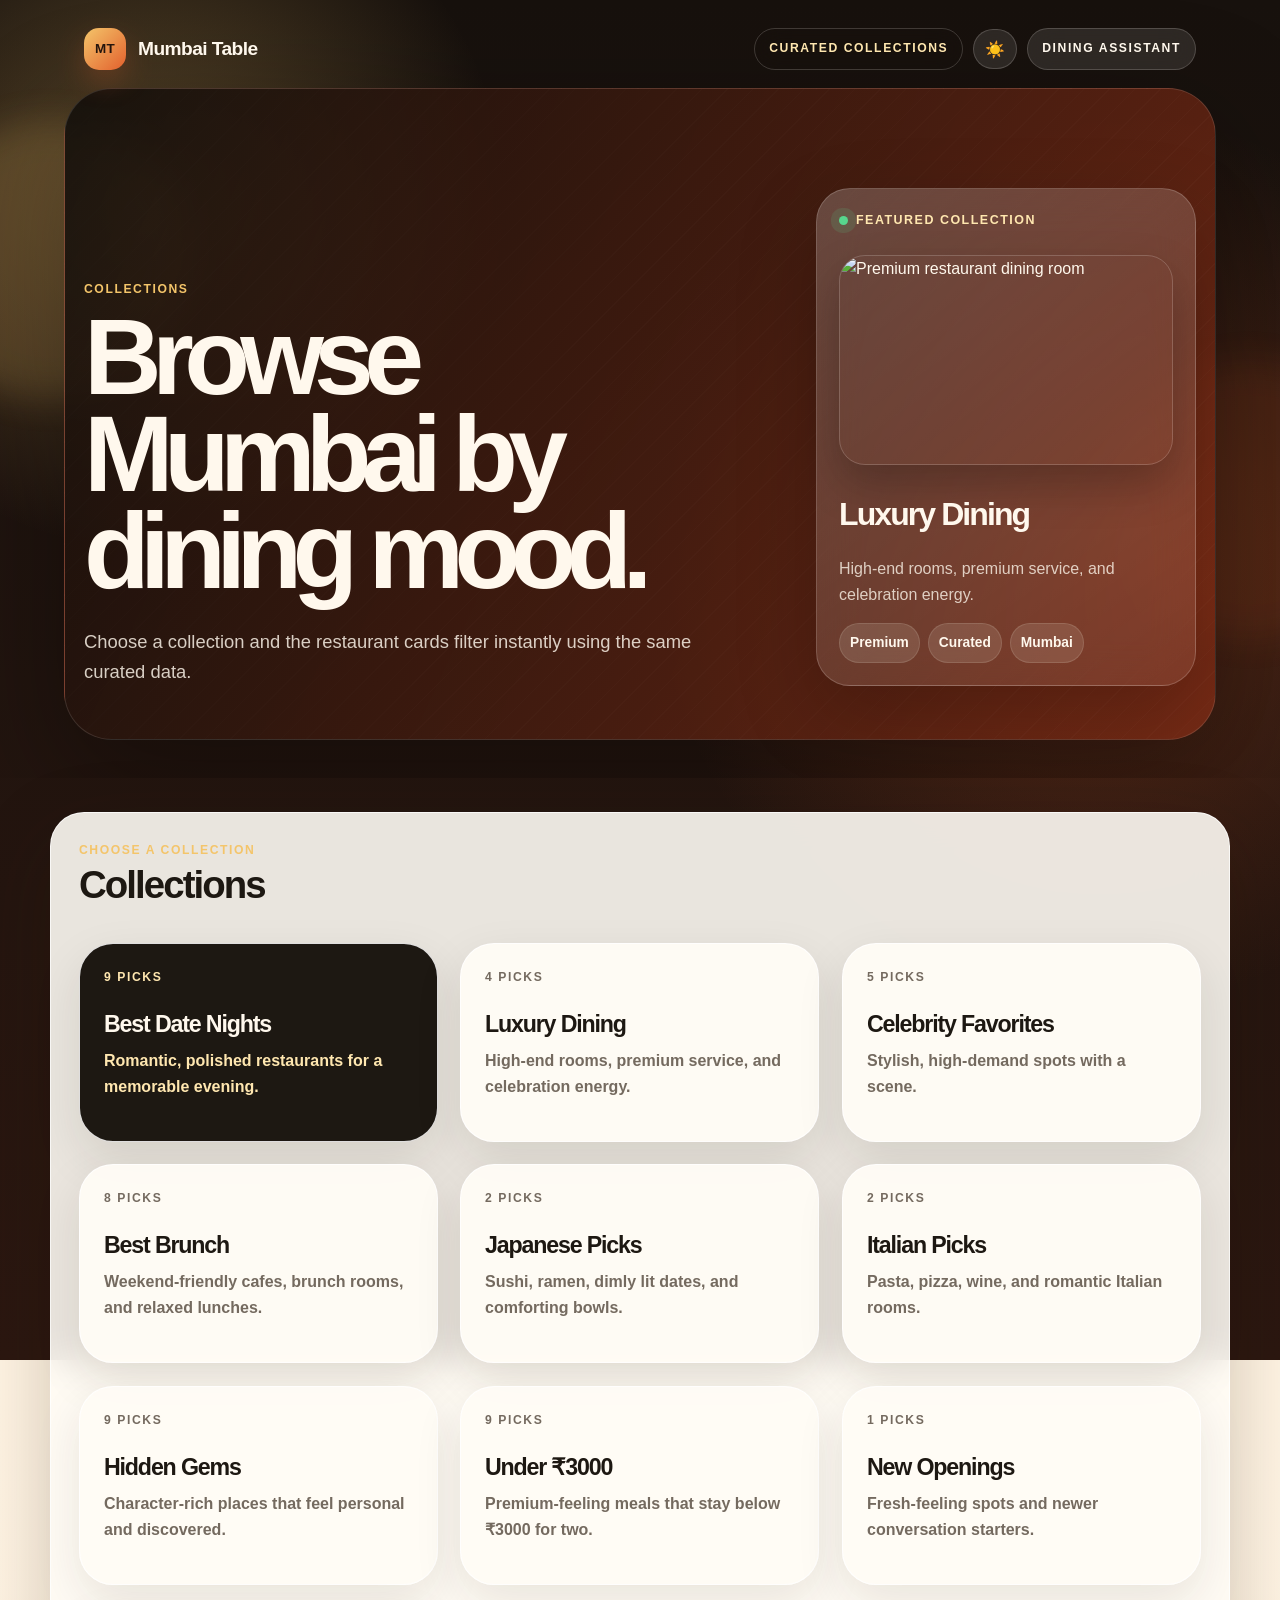
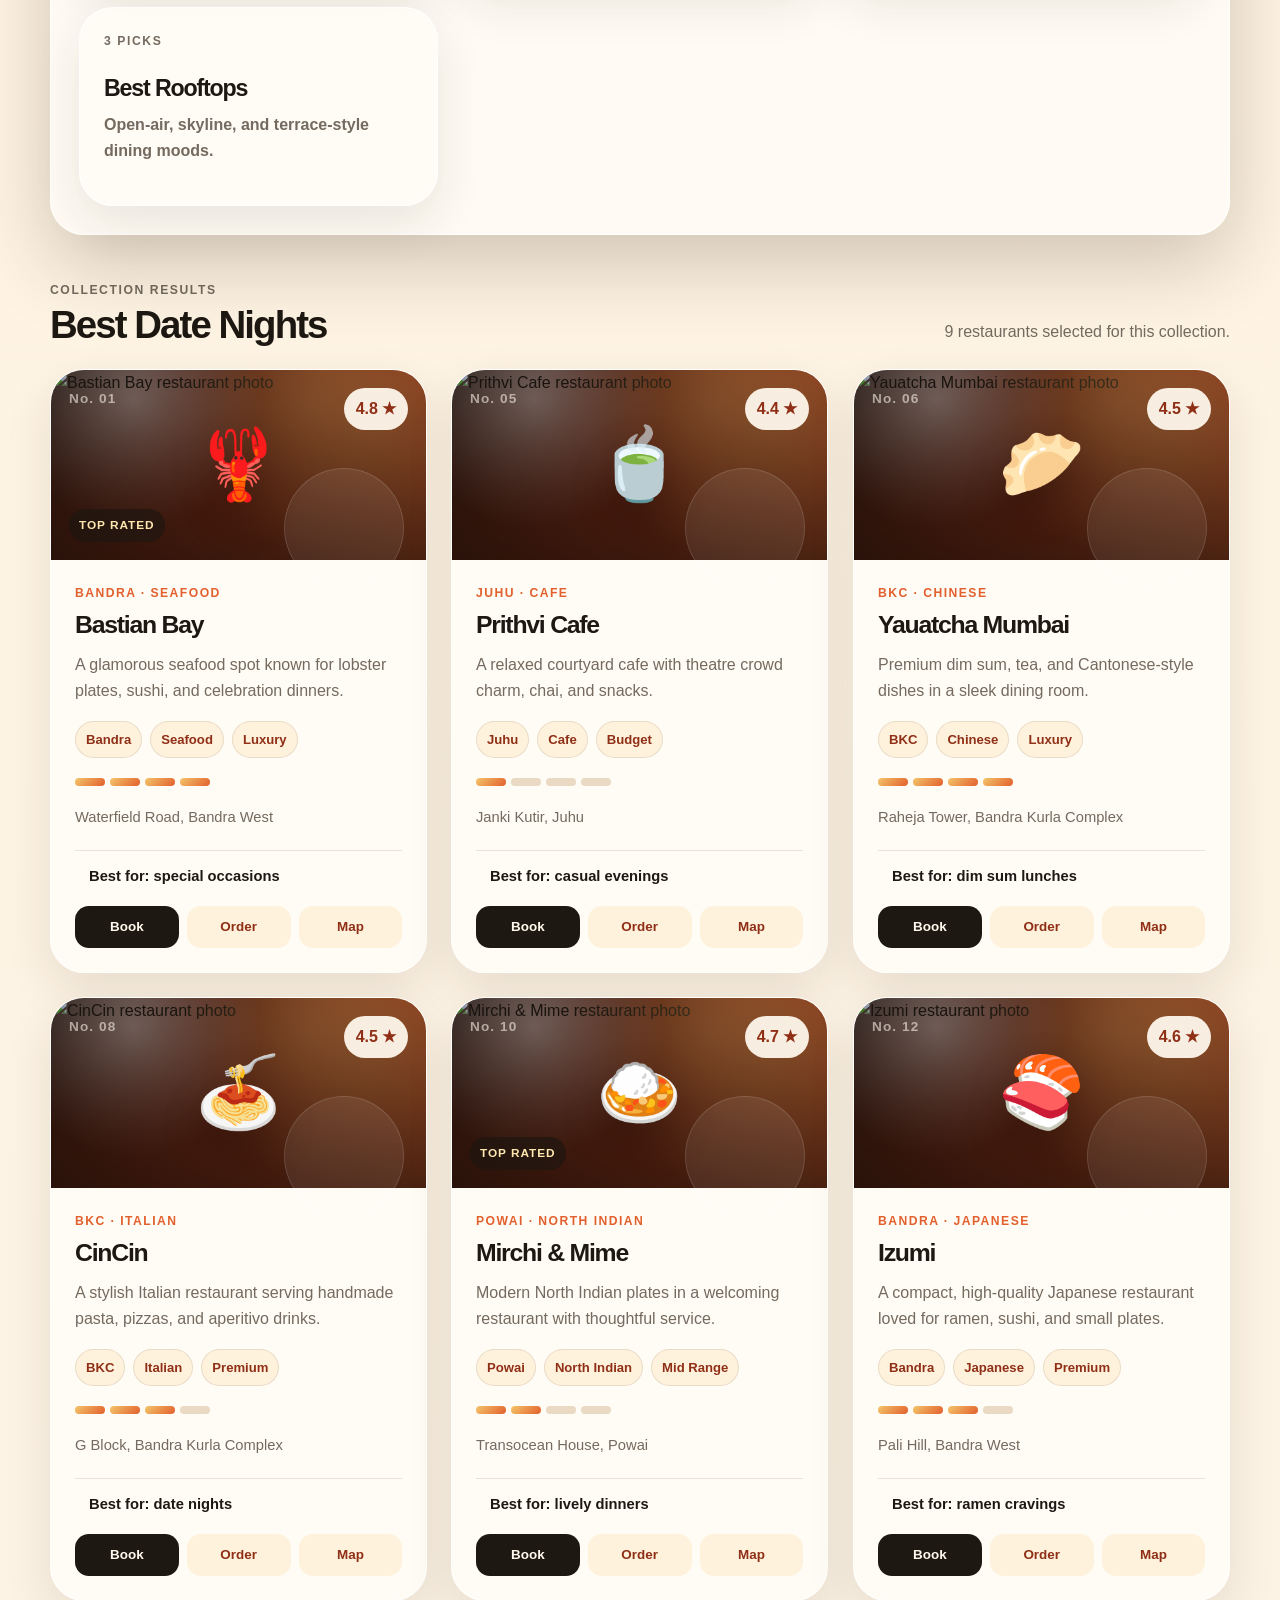
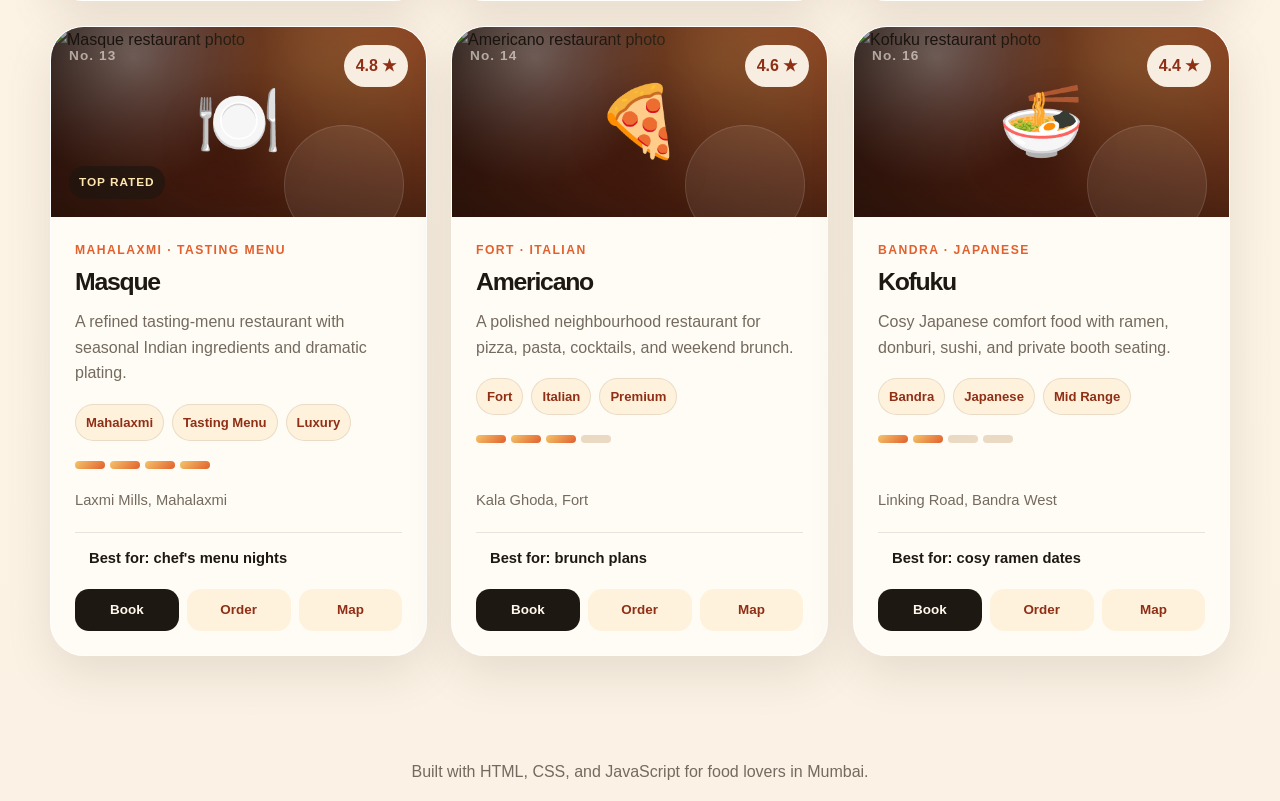
==== collections.html @ 6732e555 "Add concierge recommendations and collections Co-authored-by: obhanaarav7 <obhanaarav7@users.noreply" ====
<!DOCTYPE html>
<html lang="en">
<head>
  <meta charset="UTF-8">
  <meta name="viewport" content="width=device-width, initial-scale=1.0">
  <title>Collections | Mumbai Table</title>
  <link rel="stylesheet" href="styles.css">
</head>
<body>
  <div class="page-glow page-glow-one"></div>
  <div class="page-glow page-glow-two"></div>

  <header class="hero">
    <nav class="top-bar" aria-label="Collections navigation">
      <a class="logo" href="index.html">
        <span class="logo-mark">MT</span>
        Mumbai Table
      </a>
      <div class="nav-actions">
        <span class="nav-badge">Curated collections</span>
        <button id="themeToggle" class="theme-toggle" type="button" aria-label="Switch to light mode">☀️</button>
        <a class="nav-link" href="index.html">Dining assistant</a>
      </div>
    </nav>

    <section class="hero-content">
      <div class="hero-copy">
        <p class="eyebrow">Collections</p>
        <h1>Browse Mumbai by dining mood.</h1>
        <p class="hero-text">
          Choose a collection and the restaurant cards filter instantly using the same curated data.
        </p>
      </div>

      <aside class="hero-card" aria-label="Collections preview">
        <div class="hero-card-top">
          <span class="live-dot"></span>
          Featured collection
        </div>
        <div class="hero-card-photo">
          <img src="https://images.unsplash.com/photo-1414235077428-338989a2e8c0?auto=format&fit=crop&w=900&q=80" alt="Premium restaurant dining room">
        </div>
        <h2>Luxury Dining</h2>
        <p>High-end rooms, premium service, and celebration energy.</p>
        <div class="hero-card-meta">
          <span>Premium</span>
          <span>Curated</span>
          <span>Mumbai</span>
        </div>
      </aside>
    </section>
  </header>

  <main>
    <section class="collections-panel" aria-labelledby="collections-title">
      <div>
        <p class="eyebrow">Choose a collection</p>
        <h2 id="collections-title">Collections</h2>
      </div>

      <div id="collectionGrid" class="collection-grid" aria-label="Dining collections"></div>
    </section>

    <section class="results-heading" aria-live="polite">
      <div>
        <p class="eyebrow">Collection results</p>
        <h2 id="collectionTitle">Best Date Nights</h2>
      </div>
      <p id="collectionSubtext">Restaurants are filtered automatically by collection.</p>
    </section>

    <section id="collectionRestaurantGrid" class="restaurant-grid" aria-label="Collection restaurant results"></section>
  </main>

  <footer>
    <p>Built with HTML, CSS, and JavaScript for food lovers in Mumbai.</p>
  </footer>

  <script src="restaurants-data.js"></script>
  <script src="assistant-data.js"></script>
  <script src="collections.js"></script>
</body>
</html>
---- styles.css ----
:root {
  --bg: #120f0b;
  --paper: #fff8ed;
  --card: rgba(255, 252, 246, 0.94);
  --ink: #1d1812;
  --muted: #746a5f;
  --brand: #e2602d;
  --brand-dark: #8f2f16;
  --gold: #f4c56a;
  --green: #57d68d;
  --line: rgba(77, 49, 28, 0.12);
  --glass: rgba(255, 255, 255, 0.13);
  --shadow: 0 28px 80px rgba(42, 22, 9, 0.22);
  --radius-large: 34px;
  --radius-medium: 22px;
}

* {
  box-sizing: border-box;
}

html {
  scroll-behavior: smooth;
}

body {
  min-height: 100vh;
  margin: 0;
  background:
    radial-gradient(circle at 12% 5%, rgba(244, 197, 106, 0.3), transparent 22rem),
    radial-gradient(circle at 86% 14%, rgba(226, 96, 45, 0.28), transparent 28rem),
    linear-gradient(180deg, #17110d 0%, #2b1710 34%, #fff4e3 34%, #fbf2e5 100%);
  color: var(--ink);
  font-family: "Segoe UI", Arial, sans-serif;
  line-height: 1.6;
}

a {
  color: inherit;
  text-decoration: none;
}

button,
input,
select {
  font: inherit;
}

body.light-theme {
  background:
    radial-gradient(circle at 12% 5%, rgba(244, 197, 106, 0.28), transparent 22rem),
    radial-gradient(circle at 86% 14%, rgba(226, 96, 45, 0.18), transparent 28rem),
    linear-gradient(180deg, #fff4e3 0%, #ffe8cd 34%, #fffaf2 34%, #fbf2e5 100%);
}

body.light-theme .hero {
  color: #25150d;
}

body.light-theme .hero::before {
  background:
    linear-gradient(115deg, rgba(255, 247, 232, 0.92), rgba(244, 197, 106, 0.4)),
    repeating-linear-gradient(135deg, rgba(143, 47, 22, 0.07) 0 1px, transparent 1px 18px);
  border-color: rgba(143, 47, 22, 0.14);
}

body.light-theme .hero-text,
body.light-theme .hero-card p,
body.light-theme .hero-stats span {
  color: rgba(37, 21, 13, 0.7);
}

body.light-theme .nav-badge,
body.light-theme .nav-link,
body.light-theme .theme-toggle {
  border-color: rgba(143, 47, 22, 0.16);
  color: #8f2f16;
}

body.light-theme .hero-card,
body.light-theme .hero-stats article {
  background: rgba(255, 255, 255, 0.62);
  border-color: rgba(143, 47, 22, 0.12);
}

body.light-theme .hero-card-meta span {
  background: rgba(143, 47, 22, 0.08);
  border-color: rgba(143, 47, 22, 0.14);
  color: #8f2f16;
}

.page-glow {
  position: fixed;
  z-index: -1;
  width: 280px;
  height: 280px;
  border-radius: 999px;
  filter: blur(18px);
  opacity: 0.45;
}

.page-glow-one {
  left: -90px;
  top: 120px;
  background: rgba(244, 197, 106, 0.38);
}

.page-glow-two {
  right: -110px;
  top: 360px;
  background: rgba(226, 96, 45, 0.24);
}

.hero {
  position: relative;
  overflow: hidden;
  padding: 28px clamp(20px, 5vw, 72px) 92px;
  color: #fff8ed;
}

.hero::before {
  position: absolute;
  inset: 88px clamp(20px, 5vw, 72px) 38px;
  z-index: -1;
  content: "";
  background:
    linear-gradient(115deg, rgba(18, 15, 11, 0.9), rgba(143, 47, 22, 0.68)),
    repeating-linear-gradient(135deg, rgba(255, 255, 255, 0.05) 0 1px, transparent 1px 18px);
  border: 1px solid rgba(255, 255, 255, 0.12);
  border-radius: 48px;
  box-shadow: 0 38px 120px rgba(0, 0, 0, 0.34);
}

.top-bar,
.hero-content,
.filters-panel,
.concierge-panel,
.collections-panel,
.collections-results,
.results-heading,
.restaurant-grid,
.empty-state,
footer {
  width: min(1180px, calc(100% - 40px));
  margin-inline: auto;
}

.top-bar {
  display: flex;
  align-items: center;
  justify-content: space-between;
  gap: 18px;
}

.logo,
.nav-actions,
.hero-stats,
.hero-card-meta,
.tag-row,
.meta-row,
.quick-filters {
  display: flex;
  align-items: center;
}

.logo {
  gap: 12px;
  font-size: 1.2rem;
  font-weight: 900;
  letter-spacing: -0.03em;
}

.logo-mark {
  display: grid;
  width: 42px;
  height: 42px;
  place-items: center;
  background: linear-gradient(135deg, var(--gold), var(--brand));
  border-radius: 15px;
  color: #25150d;
  box-shadow: 0 12px 28px rgba(226, 96, 45, 0.24);
  font-size: 0.84rem;
  letter-spacing: 0.02em;
}

.nav-actions {
  gap: 10px;
}

.nav-badge,
.nav-link,
.eyebrow {
  font-size: 0.76rem;
  font-weight: 900;
  letter-spacing: 0.13em;
  text-transform: uppercase;
}

.nav-badge,
.theme-toggle,
.nav-link {
  padding: 10px 14px;
  border: 1px solid rgba(255, 250, 242, 0.18);
  border-radius: 999px;
  color: #ffe7b0;
  backdrop-filter: blur(14px);
}

.theme-toggle {
  min-height: 40px;
  width: 44px;
  padding: 0;
  background: rgba(255, 255, 255, 0.1);
  box-shadow: none;
}

.nav-link {
  background: rgba(255, 255, 255, 0.1);
  color: #fff8ed;
}

.eyebrow {
  margin: 0;
  color: var(--gold);
}

.hero-content {
  display: grid;
  grid-template-columns: minmax(0, 1.15fr) 380px;
  gap: 38px;
  align-items: end;
  padding-top: 118px;
}

.hero h1 {
  max-width: 820px;
  margin: 10px 0 0;
  font-size: clamp(3.25rem, 8.4vw, 7.4rem);
  line-height: 0.9;
  letter-spacing: -0.09em;
}

.hero-text {
  max-width: 640px;
  margin: 28px 0 0;
  color: rgba(255, 248, 237, 0.82);
  font-size: 1.15rem;
}

.hero-stats {
  flex-wrap: wrap;
  gap: 12px;
  margin-top: 34px;
}

.hero-stats article {
  min-width: 142px;
  padding: 16px 18px;
  background: rgba(255, 255, 255, 0.1);
  border: 1px solid rgba(255, 255, 255, 0.12);
  border-radius: 22px;
  backdrop-filter: blur(14px);
}

.hero-stats strong {
  display: block;
  font-size: 2rem;
  line-height: 1;
}

.hero-stats span {
  color: rgba(255, 248, 237, 0.72);
  font-size: 0.9rem;
}

.hero-card {
  padding: 22px;
  background: linear-gradient(145deg, rgba(255, 255, 255, 0.2), rgba(255, 255, 255, 0.08));
  border: 1px solid rgba(255, 255, 255, 0.18);
  border-radius: var(--radius-large);
  box-shadow: 0 30px 80px rgba(0, 0, 0, 0.22);
  backdrop-filter: blur(22px);
}

.hero-card-top {
  display: flex;
  align-items: center;
  gap: 8px;
  color: #ffe7b0;
  font-size: 0.78rem;
  font-weight: 900;
  letter-spacing: 0.12em;
  text-transform: uppercase;
}

.live-dot {
  width: 9px;
  height: 9px;
  background: var(--green);
  border-radius: 50%;
  box-shadow: 0 0 0 8px rgba(87, 214, 141, 0.14);
}

.hero-card-photo {
  height: 210px;
  margin: 24px 0;
  overflow: hidden;
  border: 1px solid rgba(255, 255, 255, 0.18);
  border-radius: 26px;
  box-shadow: 0 20px 44px rgba(0, 0, 0, 0.24);
}

.hero-card-photo img {
  width: 100%;
  height: 100%;
  object-fit: cover;
}

.hero-card h2 {
  margin: 0;
  font-size: 2rem;
  letter-spacing: -0.06em;
}

.hero-card p {
  color: rgba(255, 248, 237, 0.78);
}

.hero-card-meta {
  flex-wrap: wrap;
  gap: 8px;
}

.hero-card-meta span {
  padding: 8px 10px;
  background: rgba(255, 248, 237, 0.12);
  border: 1px solid rgba(255, 248, 237, 0.12);
  border-radius: 999px;
  color: #fff8ed;
  font-size: 0.86rem;
  font-weight: 800;
}

main {
  padding: 0 0 52px;
}

.filters-panel {
  display: grid;
  gap: 24px;
  margin-top: -48px;
  padding: 28px;
  background: rgba(255, 252, 246, 0.9);
  border: 1px solid rgba(255, 255, 255, 0.74);
  border-radius: var(--radius-large);
  box-shadow: var(--shadow);
  backdrop-filter: blur(18px);
}

.concierge-panel,
.collections-panel {
  display: grid;
  gap: 24px;
  margin-top: 34px;
  padding: 28px;
  background: rgba(255, 252, 246, 0.9);
  border: 1px solid rgba(255, 255, 255, 0.74);
  border-radius: var(--radius-large);
  box-shadow: var(--shadow);
  backdrop-filter: blur(18px);
}

.filters-panel h2,
.concierge-panel h2,
.collections-panel h2,
.results-heading h2,
.empty-state h2 {
  margin: 4px 0 0;
  font-size: clamp(1.6rem, 3vw, 2.4rem);
  line-height: 1.05;
  letter-spacing: -0.05em;
}

.filters-grid {
  display: grid;
  grid-template-columns: minmax(220px, 1.35fr) repeat(3, minmax(135px, 0.85fr)) auto;
  gap: 14px;
}

.concierge-form {
  display: grid;
  grid-template-columns: minmax(220px, 1fr) auto;
  gap: 14px;
}

.concierge-form button {
  align-self: end;
}

label {
  display: grid;
  gap: 8px;
  color: var(--muted);
  font-size: 0.78rem;
  font-weight: 900;
  letter-spacing: 0.08em;
  text-transform: uppercase;
}

input,
select,
button {
  min-height: 52px;
  border: 0;
  border-radius: 18px;
}

input,
select {
  width: 100%;
  padding: 0 16px;
  background: #fff8ed;
  color: var(--ink);
  outline: 1px solid rgba(77, 49, 28, 0.1);
}

input::placeholder {
  color: #a99a8c;
}

input:focus,
select:focus {
  outline: 2px solid rgba(226, 96, 45, 0.44);
}

button {
  padding: 0 18px;
  background: linear-gradient(135deg, var(--brand), var(--brand-dark));
  color: #fff;
  cursor: pointer;
  font-weight: 900;
  transition: transform 0.2s ease, box-shadow 0.2s ease, border-color 0.2s ease;
}

#resetButton {
  align-self: end;
  white-space: nowrap;
}

button:hover {
  box-shadow: 0 14px 28px rgba(143, 47, 22, 0.28);
  transform: translateY(-2px);
}

.quick-filters {
  flex-wrap: wrap;
  gap: 10px;
}

.quick-chip {
  min-height: 42px;
  padding: 0 16px;
  background: #fff8ed;
  border: 1px solid var(--line);
  color: var(--brand-dark);
  box-shadow: none;
}

.quick-chip.is-active {
  background: #1d1812;
  border-color: #1d1812;
  color: #fff8ed;
}

.quick-chip span {
  display: inline-grid;
  min-width: 24px;
  margin-left: 6px;
  place-items: center;
  background: rgba(143, 47, 22, 0.12);
  border-radius: 999px;
}

.quick-chip.is-active span {
  background: rgba(255, 255, 255, 0.16);
}

.concierge-results,
.collection-grid {
  display: grid;
  grid-template-columns: repeat(3, minmax(0, 1fr));
  gap: 22px;
  margin-top: 14px;
}

.recommendation-card,
.collection-card {
  display: flex;
  flex-direction: column;
  min-height: 100%;
  padding: 24px;
  background: var(--card);
  border: 1px solid rgba(255, 255, 255, 0.86);
  border-radius: var(--radius-large);
  color: var(--ink);
  box-shadow: 0 18px 48px rgba(41, 28, 13, 0.1);
  animation: cardIn 0.55s ease both;
}

.recommendation-card h3,
.collection-card h3 {
  margin: 6px 0 10px;
  font-size: 1.45rem;
  line-height: 1.15;
  letter-spacing: -0.05em;
}

.recommendation-reason,
.collection-card p {
  margin: 0 0 18px;
  color: var(--muted);
}

.recommendation-details {
  display: grid;
  gap: 10px;
  margin: 0;
}

.recommendation-details div {
  padding-top: 10px;
  border-top: 1px solid var(--line);
}

.recommendation-details dt {
  color: var(--brand);
  font-size: 0.76rem;
  font-weight: 900;
  letter-spacing: 0.12em;
  text-transform: uppercase;
}

.recommendation-details dd {
  margin: 3px 0 0;
  color: var(--ink);
  font-weight: 800;
}

.reserve-link {
  margin-top: auto;
}

.collection-card {
  cursor: pointer;
  text-align: left;
}

.collection-card.is-active {
  background: #1d1812;
  color: #fff8ed;
}

.collection-card.is-active p,
.collection-card.is-active .eyebrow {
  color: #ffe7b0;
}

.collections-results {
  margin-top: 34px;
}

.results-heading {
  display: flex;
  align-items: end;
  justify-content: space-between;
  gap: 20px;
  margin-top: 46px;
}

.results-heading p {
  max-width: 360px;
  margin: 0;
  color: var(--muted);
}

.restaurant-grid {
  display: grid;
  grid-template-columns: repeat(3, minmax(0, 1fr));
  gap: 24px;
  margin-top: 24px;
}

.restaurant-card {
  position: relative;
  display: flex;
  flex-direction: column;
  min-height: 470px;
  overflow: hidden;
  background: var(--card);
  border: 1px solid rgba(255, 255, 255, 0.86);
  border-radius: var(--radius-large);
  box-shadow: 0 18px 48px rgba(41, 28, 13, 0.1);
  animation: cardIn 0.55s ease both;
  transition: transform 0.25s ease, box-shadow 0.25s ease;
}

.restaurant-card:hover {
  box-shadow: var(--shadow);
  transform: translateY(-8px);
}

.card-top {
  position: relative;
  display: grid;
  min-height: 190px;
  padding: 24px;
  place-items: center;
  background:
    radial-gradient(circle at 22% 16%, rgba(255, 255, 255, 0.46), transparent 8rem),
    radial-gradient(circle at 85% 25%, rgba(244, 197, 106, 0.32), transparent 10rem),
    linear-gradient(135deg, #23140f, #9f3519 58%, #e2602d);
}

.restaurant-photo {
  position: absolute;
  inset: 0;
  width: 100%;
  height: 100%;
  object-fit: cover;
}

.photo-overlay {
  position: absolute;
  inset: 0;
  background:
    linear-gradient(180deg, rgba(16, 10, 6, 0.28), rgba(16, 10, 6, 0.72)),
    radial-gradient(circle at 70% 20%, rgba(244, 197, 106, 0.25), transparent 9rem);
}

.card-top::after {
  position: absolute;
  right: 22px;
  bottom: -28px;
  width: 118px;
  height: 118px;
  content: "";
  background: rgba(255, 255, 255, 0.08);
  border: 1px solid rgba(255, 255, 255, 0.12);
  border-radius: 50%;
}

.card-number,
.rating-pill,
.featured-pill {
  position: absolute;
  z-index: 1;
  border-radius: 999px;
  font-weight: 900;
}

.card-number {
  left: 18px;
  top: 18px;
  color: rgba(255, 248, 237, 0.58);
  font-size: 0.85rem;
  letter-spacing: 0.08em;
}

.rating-pill {
  right: 18px;
  top: 18px;
  padding: 8px 12px;
  background: rgba(255, 248, 237, 0.94);
  color: var(--brand-dark);
}

.save-button {
  position: absolute;
  right: 18px;
  bottom: 18px;
  z-index: 2;
  display: grid;
  min-height: 42px;
  width: 42px;
  padding: 0;
  place-items: center;
  background: rgba(255, 248, 237, 0.92);
  border: 1px solid rgba(255, 255, 255, 0.7);
  border-radius: 50%;
  color: var(--brand-dark);
  box-shadow: none;
}

.save-button.is-saved {
  background: linear-gradient(135deg, #ffdf6e, #ff6b57);
  color: #25150d;
}

.featured-pill {
  left: 18px;
  bottom: 18px;
  padding: 7px 10px;
  background: rgba(29, 24, 18, 0.66);
  color: #ffe7b0;
  font-size: 0.74rem;
  letter-spacing: 0.08em;
  text-transform: uppercase;
  backdrop-filter: blur(10px);
}

.food-emoji {
  z-index: 1;
  font-size: 4.35rem;
  filter: drop-shadow(0 18px 20px rgba(0, 0, 0, 0.24));
}

.card-body {
  display: flex;
  flex: 1;
  flex-direction: column;
  padding: 24px;
}

.card-kicker {
  margin: 0 0 8px;
  color: var(--brand);
  font-size: 0.76rem;
  font-weight: 900;
  letter-spacing: 0.12em;
  text-transform: uppercase;
}

.card-body h3 {
  margin: 0;
  font-size: 1.55rem;
  line-height: 1.15;
  letter-spacing: -0.05em;
}

.description {
  margin: 12px 0 18px;
  color: var(--muted);
}

.tag-row,
.meta-row {
  flex-wrap: wrap;
  gap: 8px;
}

.tag {
  padding: 7px 10px;
  background: #fff2dd;
  border: 1px solid var(--line);
  border-radius: 999px;
  color: var(--brand-dark);
  font-size: 0.82rem;
  font-weight: 900;
}

.price-meter {
  display: flex;
  gap: 5px;
  margin: 20px 0 2px;
}

.price-dot {
  width: 30px;
  height: 8px;
  background: #ead9c3;
  border-radius: 999px;
}

.price-dot.is-filled {
  background: linear-gradient(135deg, var(--gold), var(--brand));
}

.meta-row {
  margin-top: auto;
  padding-top: 18px;
  color: var(--muted);
  font-size: 0.92rem;
}

.highlight {
  width: 100%;
  margin-top: 12px;
  padding: 14px 14px 0;
  border-top: 1px solid var(--line);
  color: var(--ink);
  font-weight: 800;
}

.card-actions {
  display: grid;
  grid-template-columns: repeat(3, 1fr);
  gap: 8px;
  margin-top: 18px;
}

.action-link {
  display: grid;
  min-height: 42px;
  place-items: center;
  background: #1d1812;
  border-radius: 14px;
  color: #fff8ed;
  font-size: 0.84rem;
  font-weight: 900;
}

.action-link.secondary {
  background: #fff2dd;
  color: var(--brand-dark);
}

@keyframes cardIn {
  from {
    opacity: 0;
    transform: translateY(18px) scale(0.98);
  }

  to {
    opacity: 1;
    transform: translateY(0) scale(1);
  }
}

.empty-state {
  margin-top: 26px;
  padding: 58px 24px;
  background: rgba(255, 252, 246, 0.9);
  border: 1px dashed rgba(143, 47, 22, 0.28);
  border-radius: var(--radius-large);
  text-align: center;
}

.empty-icon {
  margin: 0;
  font-size: 3rem;
}

footer {
  padding-top: 36px;
  color: var(--muted);
  text-align: center;
}

@media (max-width: 1040px) {
  .hero-content,
  .concierge-results,
  .collection-grid,
  .restaurant-grid {
    grid-template-columns: repeat(2, minmax(0, 1fr));
  }

  .filters-grid {
    grid-template-columns: 1fr 1fr;
  }

  #resetButton {
    grid-column: span 2;
  }
}

@media (max-width: 760px) {
  body {
    background:
      radial-gradient(circle at 12% 5%, rgba(244, 197, 106, 0.26), transparent 20rem),
      linear-gradient(180deg, #17110d 0%, #2b1710 28%, #fff4e3 28%, #fbf2e5 100%);
  }

  .hero {
    padding-bottom: 70px;
  }

  .hero::before {
    inset: 82px 12px 24px;
    border-radius: 32px;
  }

  .top-bar,
  .nav-actions,
  .results-heading {
    align-items: flex-start;
    flex-direction: column;
  }

  .hero-content,
  .concierge-form,
  .concierge-results,
  .collection-grid,
  .filters-grid,
  .restaurant-grid {
    grid-template-columns: 1fr;
  }

  .hero-content {
    padding-top: 76px;
  }

  .hero-card {
    display: none;
  }

  #resetButton {
    grid-column: auto;
  }
}

@media (max-width: 480px) {
  .hero h1 {
    font-size: 3.25rem;
  }

  .filters-panel {
    width: min(100% - 24px, 1180px);
    padding: 20px;
  }

  .restaurant-card {
    min-height: auto;
  }

  .card-actions {
    grid-template-columns: 1fr;
  }
}

@media (prefers-reduced-motion: reduce) {
  html {
    scroll-behavior: auto;
  }

  *,
  *::before,
  *::after {
    animation-duration: 0.01ms !important;
    animation-iteration-count: 1 !important;
    transition-duration: 0.01ms !important;
  }
}
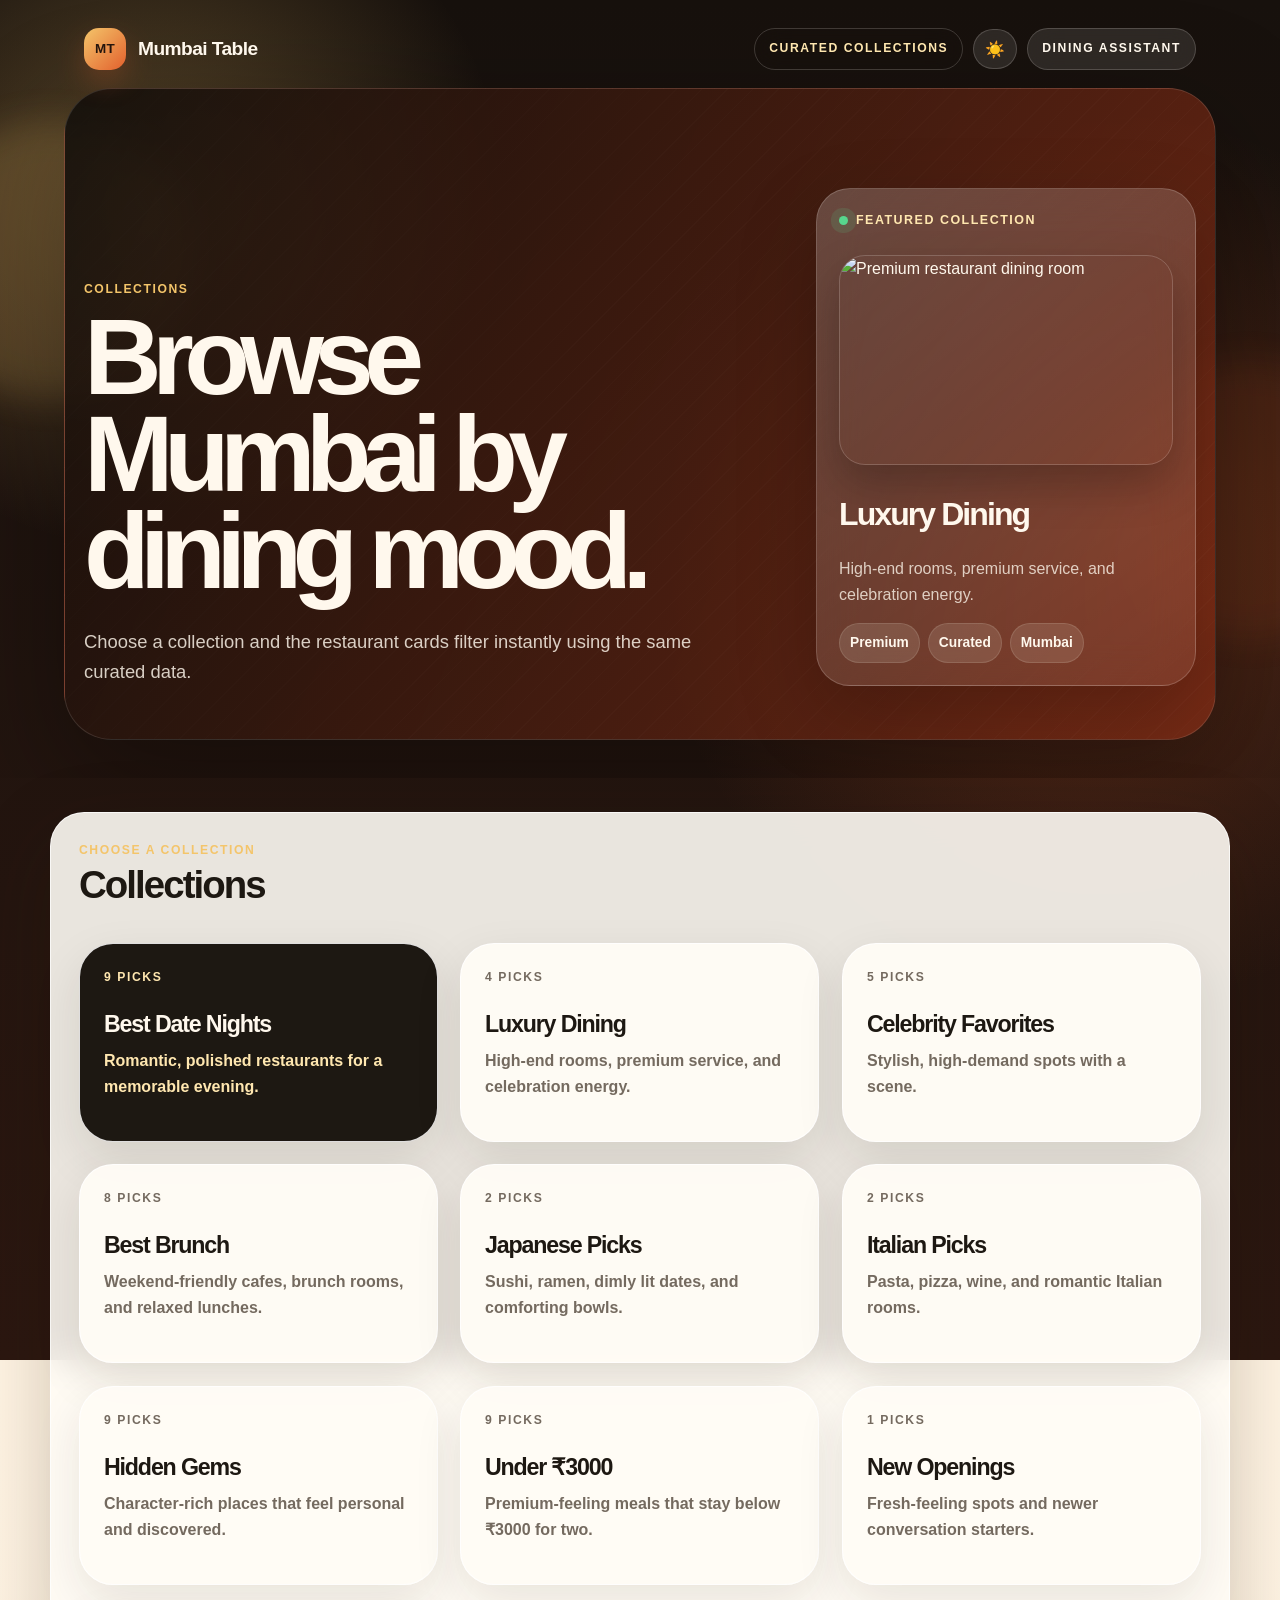
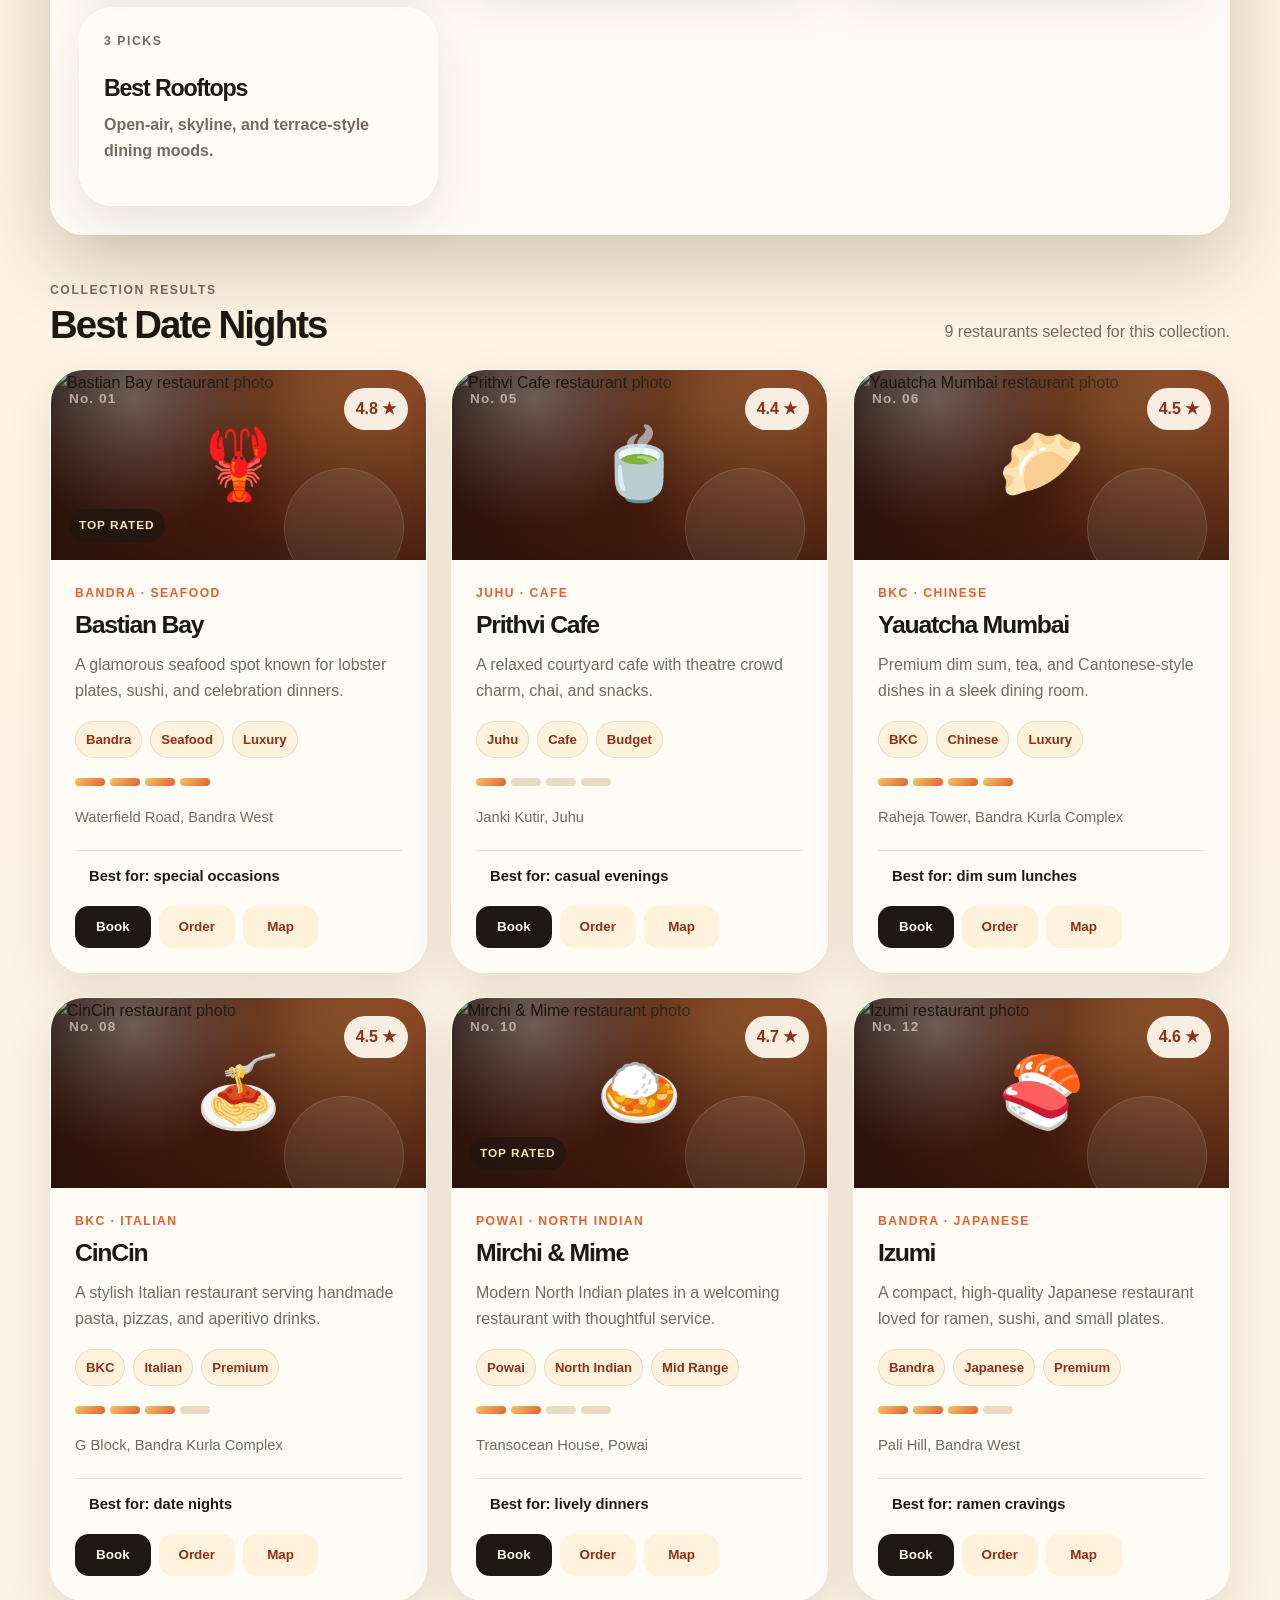
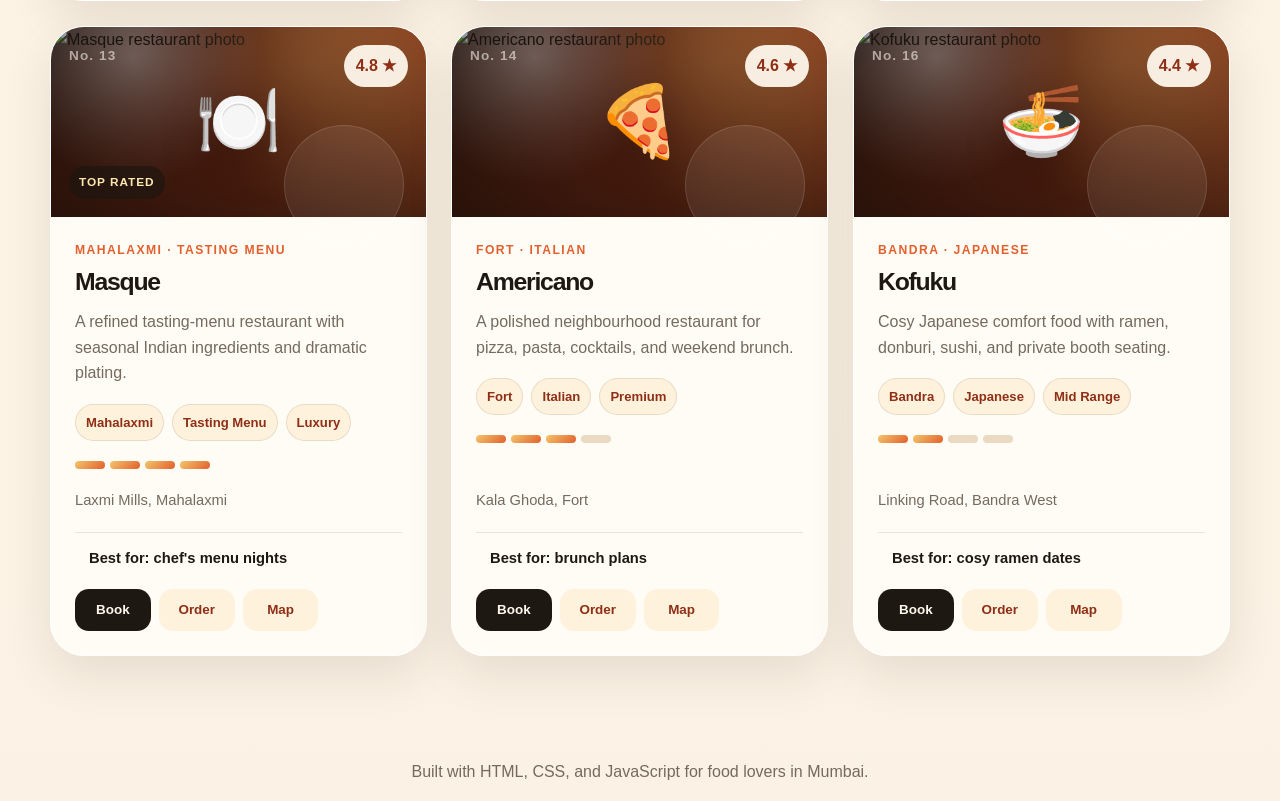
==== commit 35732b4b: "Move restaurants to JSON data layer Co-authored-by: obhanaarav7 <obhanaarav7@users.noreply.github.co" ====
--- a/collections.html
+++ b/collections.html
@@ -76,8 +76,9 @@
     <p>Built with HTML, CSS, and JavaScript for food lovers in Mumbai.</p>
   </footer>
 
-  <script src="restaurants-data.js"></script>
+  <script src="data-store.js"></script>
   <script src="assistant-data.js"></script>
   <script src="collections.js"></script>
+  <script src="detail-modal.js"></script>
 </body>
 </html>
--- a/styles.css
+++ b/styles.css
@@ -134,6 +134,7 @@
 .top-bar,
 .hero-content,
 .filters-panel,
+.compare-panel,
 .concierge-panel,
 .collections-panel,
 .collections-results,
@@ -358,6 +359,7 @@
 }
 
 .concierge-panel,
+.compare-panel,
 .collections-panel {
   display: grid;
   gap: 24px;
@@ -371,6 +373,7 @@
 }
 
 .filters-panel h2,
+.compare-panel h2,
 .concierge-panel h2,
 .collections-panel h2,
 .results-heading h2,
@@ -470,6 +473,60 @@
   background: #1d1812;
   border-color: #1d1812;
   color: #fff8ed;
+}
+
+.feature-chip.is-active {
+  background: linear-gradient(135deg, var(--brand), var(--brand-dark));
+  border-color: transparent;
+}
+
+.compare-content {
+  display: grid;
+  gap: 16px;
+}
+
+.compare-grid {
+  display: grid;
+  grid-template-columns: repeat(2, minmax(0, 1fr));
+  gap: 16px;
+}
+
+.compare-card {
+  padding: 18px;
+  background: var(--card);
+  border: 1px solid rgba(255, 255, 255, 0.86);
+  border-radius: var(--radius-medium);
+  color: var(--ink);
+}
+
+.compare-card h3 {
+  margin: 4px 0 12px;
+  font-size: 1.35rem;
+  letter-spacing: -0.04em;
+}
+
+.compare-list {
+  display: grid;
+  gap: 9px;
+  margin: 0;
+}
+
+.compare-list div {
+  padding-top: 9px;
+  border-top: 1px solid var(--line);
+}
+
+.compare-list dt {
+  color: var(--brand);
+  font-size: 0.74rem;
+  font-weight: 900;
+  letter-spacing: 0.1em;
+  text-transform: uppercase;
+}
+
+.compare-list dd {
+  margin: 3px 0 0;
+  font-weight: 800;
 }
 
 .quick-chip span {
@@ -601,10 +658,12 @@
   border-radius: var(--radius-large);
   box-shadow: 0 18px 48px rgba(41, 28, 13, 0.1);
   animation: cardIn 0.55s ease both;
-  transition: transform 0.25s ease, box-shadow 0.25s ease;
+  cursor: pointer;
+  transition: transform 0.25s ease, box-shadow 0.25s ease, border-color 0.25s ease;
 }
 
 .restaurant-card:hover {
+  border-color: rgba(226, 96, 45, 0.18);
   box-shadow: var(--shadow);
   transform: translateY(-8px);
 }
@@ -627,6 +686,11 @@
   width: 100%;
   height: 100%;
   object-fit: cover;
+  transition: transform 0.45s ease;
+}
+
+.restaurant-card:hover .restaurant-photo {
+  transform: scale(1.05);
 }
 
 .photo-overlay {
@@ -793,7 +857,7 @@
 
 .card-actions {
   display: grid;
-  grid-template-columns: repeat(3, 1fr);
+  grid-template-columns: repeat(4, 1fr);
   gap: 8px;
   margin-top: 18px;
 }
@@ -807,11 +871,368 @@
   color: #fff8ed;
   font-size: 0.84rem;
   font-weight: 900;
+  transition: transform 0.2s ease, box-shadow 0.2s ease;
+}
+
+.action-link:hover {
+  box-shadow: 0 12px 22px rgba(41, 28, 13, 0.16);
+  transform: translateY(-2px);
 }
 
 .action-link.secondary {
   background: #fff2dd;
   color: var(--brand-dark);
+}
+
+.compare-button.is-active {
+  background: #1d1812;
+  color: #fff8ed;
+}
+
+body.detail-open {
+  overflow: hidden;
+}
+
+.detail-modal[hidden] {
+  display: none;
+}
+
+.detail-modal {
+  position: fixed;
+  inset: 0;
+  z-index: 30;
+  display: grid;
+  padding: 26px;
+  place-items: center;
+}
+
+.detail-backdrop {
+  position: absolute;
+  inset: 0;
+  background: rgba(18, 15, 11, 0.76);
+  backdrop-filter: blur(18px);
+}
+
+.detail-panel {
+  position: relative;
+  z-index: 1;
+  width: min(1120px, 100%);
+  max-height: min(92vh, 980px);
+  overflow: auto;
+  background: rgba(255, 252, 246, 0.96);
+  border: 1px solid rgba(255, 255, 255, 0.72);
+  border-radius: var(--radius-large);
+  box-shadow: 0 34px 120px rgba(0, 0, 0, 0.34);
+  animation: detailIn 0.28s ease both;
+}
+
+.detail-hero {
+  position: relative;
+  min-height: 420px;
+  overflow: hidden;
+  border-top-left-radius: var(--radius-large);
+  border-top-right-radius: var(--radius-large);
+}
+
+.detail-hero-image {
+  position: absolute;
+  inset: 0;
+  width: 100%;
+  height: 100%;
+  object-fit: cover;
+  animation: detailImageIn 0.45s ease both;
+}
+
+.detail-hero-overlay {
+  position: absolute;
+  inset: 0;
+  background:
+    linear-gradient(180deg, rgba(18, 15, 11, 0.1), rgba(18, 15, 11, 0.82)),
+    radial-gradient(circle at 75% 18%, rgba(244, 197, 106, 0.28), transparent 16rem);
+}
+
+.detail-close,
+.gallery-control {
+  position: absolute;
+  z-index: 3;
+  display: grid;
+  min-height: 46px;
+  width: 46px;
+  padding: 0;
+  place-items: center;
+  background: rgba(255, 248, 237, 0.9);
+  border: 1px solid rgba(255, 255, 255, 0.62);
+  border-radius: 50%;
+  color: var(--brand-dark);
+  box-shadow: 0 14px 32px rgba(0, 0, 0, 0.18);
+  font-size: 1.4rem;
+}
+
+.detail-close {
+  right: 22px;
+  top: 22px;
+}
+
+.gallery-control {
+  top: 50%;
+  transform: translateY(-50%);
+}
+
+.gallery-control:hover {
+  transform: translateY(-50%) scale(1.05);
+}
+
+.gallery-control.previous {
+  left: 22px;
+}
+
+.gallery-control.next {
+  right: 22px;
+}
+
+.detail-hero-copy {
+  position: absolute;
+  inset: auto 32px 32px;
+  z-index: 2;
+  max-width: 740px;
+  color: #fff8ed;
+}
+
+.detail-hero-copy h2 {
+  margin: 8px 0 12px;
+  font-size: clamp(2.6rem, 7vw, 5.6rem);
+  line-height: 0.9;
+  letter-spacing: -0.08em;
+}
+
+.detail-hero-copy p {
+  max-width: 620px;
+  color: rgba(255, 248, 237, 0.82);
+  font-size: 1.08rem;
+}
+
+.gallery-strip {
+  display: grid;
+  grid-template-columns: repeat(4, minmax(0, 1fr));
+  gap: 10px;
+  padding: 14px;
+  background: rgba(255, 248, 237, 0.86);
+}
+
+.gallery-thumb {
+  min-height: 84px;
+  overflow: hidden;
+  padding: 0;
+  background: transparent;
+  border: 2px solid transparent;
+  border-radius: 18px;
+  box-shadow: none;
+}
+
+.gallery-thumb.is-active {
+  border-color: var(--brand);
+}
+
+.gallery-thumb img {
+  width: 100%;
+  height: 100%;
+  object-fit: cover;
+  transition: transform 0.35s ease;
+}
+
+.gallery-thumb:hover img {
+  transform: scale(1.06);
+}
+
+.detail-shell {
+  display: grid;
+  grid-template-columns: minmax(0, 1.15fr) minmax(320px, 0.85fr);
+  gap: 28px;
+  padding: 30px;
+}
+
+.detail-editorial h3 {
+  margin: 8px 0 14px;
+  font-size: clamp(1.8rem, 4vw, 3.1rem);
+  line-height: 0.95;
+  letter-spacing: -0.06em;
+}
+
+.detail-editorial p {
+  color: var(--muted);
+  font-size: 1.04rem;
+}
+
+.detail-actions {
+  display: grid;
+  grid-template-columns: repeat(4, 1fr);
+  gap: 10px;
+  margin-top: 22px;
+}
+
+.scores-grid {
+  display: grid;
+  grid-template-columns: repeat(2, minmax(0, 1fr));
+  gap: 10px;
+  margin-top: 12px;
+}
+
+.score-card {
+  padding: 16px;
+  background: #fff8ed;
+  border: 1px solid var(--line);
+  border-radius: var(--radius-medium);
+}
+
+.score-card span {
+  display: block;
+  color: var(--muted);
+  font-size: 0.78rem;
+  font-weight: 900;
+  letter-spacing: 0.08em;
+  text-transform: uppercase;
+}
+
+.score-card strong {
+  display: block;
+  margin-top: 8px;
+  color: var(--brand-dark);
+  font-size: 2rem;
+  line-height: 1;
+  letter-spacing: -0.05em;
+}
+
+.detail-facts {
+  display: grid;
+  gap: 10px;
+  margin: 12px 0 0;
+}
+
+.detail-facts div {
+  padding: 14px;
+  background: #fff8ed;
+  border: 1px solid var(--line);
+  border-radius: 18px;
+}
+
+.detail-facts dt {
+  color: var(--brand);
+  font-size: 0.74rem;
+  font-weight: 900;
+  letter-spacing: 0.11em;
+  text-transform: uppercase;
+}
+
+.detail-facts dd {
+  margin: 4px 0 0;
+  color: var(--ink);
+  font-weight: 800;
+}
+
+.nearby-grid {
+  display: grid;
+  gap: 10px;
+  margin-top: 12px;
+}
+
+.nearby-card {
+  display: grid;
+  gap: 6px;
+  min-height: auto;
+  padding: 14px;
+  background: #fff8ed;
+  border: 1px solid var(--line);
+  border-radius: 18px;
+  color: var(--ink);
+  text-align: left;
+  box-shadow: none;
+}
+
+.nearby-card strong {
+  font-size: 1rem;
+}
+
+.detail-skeleton {
+  background: rgba(255, 252, 246, 0.96);
+}
+
+.skeleton-hero {
+  height: 420px;
+  border-radius: 0;
+}
+
+.skeleton-block,
+.skeleton-line {
+  position: relative;
+  overflow: hidden;
+  background: #efe2cf;
+  border-radius: 18px;
+}
+
+.skeleton-block::after,
+.skeleton-line::after {
+  position: absolute;
+  inset: 0;
+  content: "";
+  background: linear-gradient(90deg, transparent, rgba(255, 255, 255, 0.52), transparent);
+  animation: skeletonShimmer 1.2s infinite;
+}
+
+.skeleton-line {
+  height: 18px;
+  margin-bottom: 12px;
+}
+
+.skeleton-line.wide {
+  width: 82%;
+}
+
+.skeleton-line.short {
+  width: 42%;
+}
+
+.skeleton-grid {
+  display: grid;
+  grid-template-columns: repeat(2, minmax(0, 1fr));
+  gap: 12px;
+}
+
+.skeleton-grid .skeleton-block {
+  height: 92px;
+}
+
+@keyframes detailIn {
+  from {
+    opacity: 0;
+    transform: translateY(18px) scale(0.985);
+  }
+
+  to {
+    opacity: 1;
+    transform: translateY(0) scale(1);
+  }
+}
+
+@keyframes detailImageIn {
+  from {
+    opacity: 0.8;
+    transform: scale(1.03);
+  }
+
+  to {
+    opacity: 1;
+    transform: scale(1);
+  }
+}
+
+@keyframes skeletonShimmer {
+  from {
+    transform: translateX(-100%);
+  }
+
+  to {
+    transform: translateX(100%);
+  }
 }
 
 @keyframes cardIn {
@@ -861,6 +1282,10 @@
   #resetButton {
     grid-column: span 2;
   }
+
+  .detail-shell {
+    grid-template-columns: 1fr;
+  }
 }
 
 @media (max-width: 760px) {
@@ -906,6 +1331,31 @@
   #resetButton {
     grid-column: auto;
   }
+
+  .detail-modal {
+    padding: 12px;
+  }
+
+  .detail-hero {
+    min-height: 360px;
+  }
+
+  .detail-hero-copy {
+    inset: auto 20px 24px;
+  }
+
+  .detail-shell {
+    padding: 22px;
+  }
+
+  .detail-actions,
+  .scores-grid {
+    grid-template-columns: 1fr 1fr;
+  }
+
+  .compare-grid {
+    grid-template-columns: 1fr;
+  }
 }
 
 @media (max-width: 480px) {
@@ -924,6 +1374,17 @@
 
   .card-actions {
     grid-template-columns: 1fr;
+  }
+
+  .gallery-strip,
+  .detail-actions,
+  .scores-grid,
+  .skeleton-grid {
+    grid-template-columns: 1fr;
+  }
+
+  .gallery-thumb {
+    min-height: 76px;
   }
 }
 
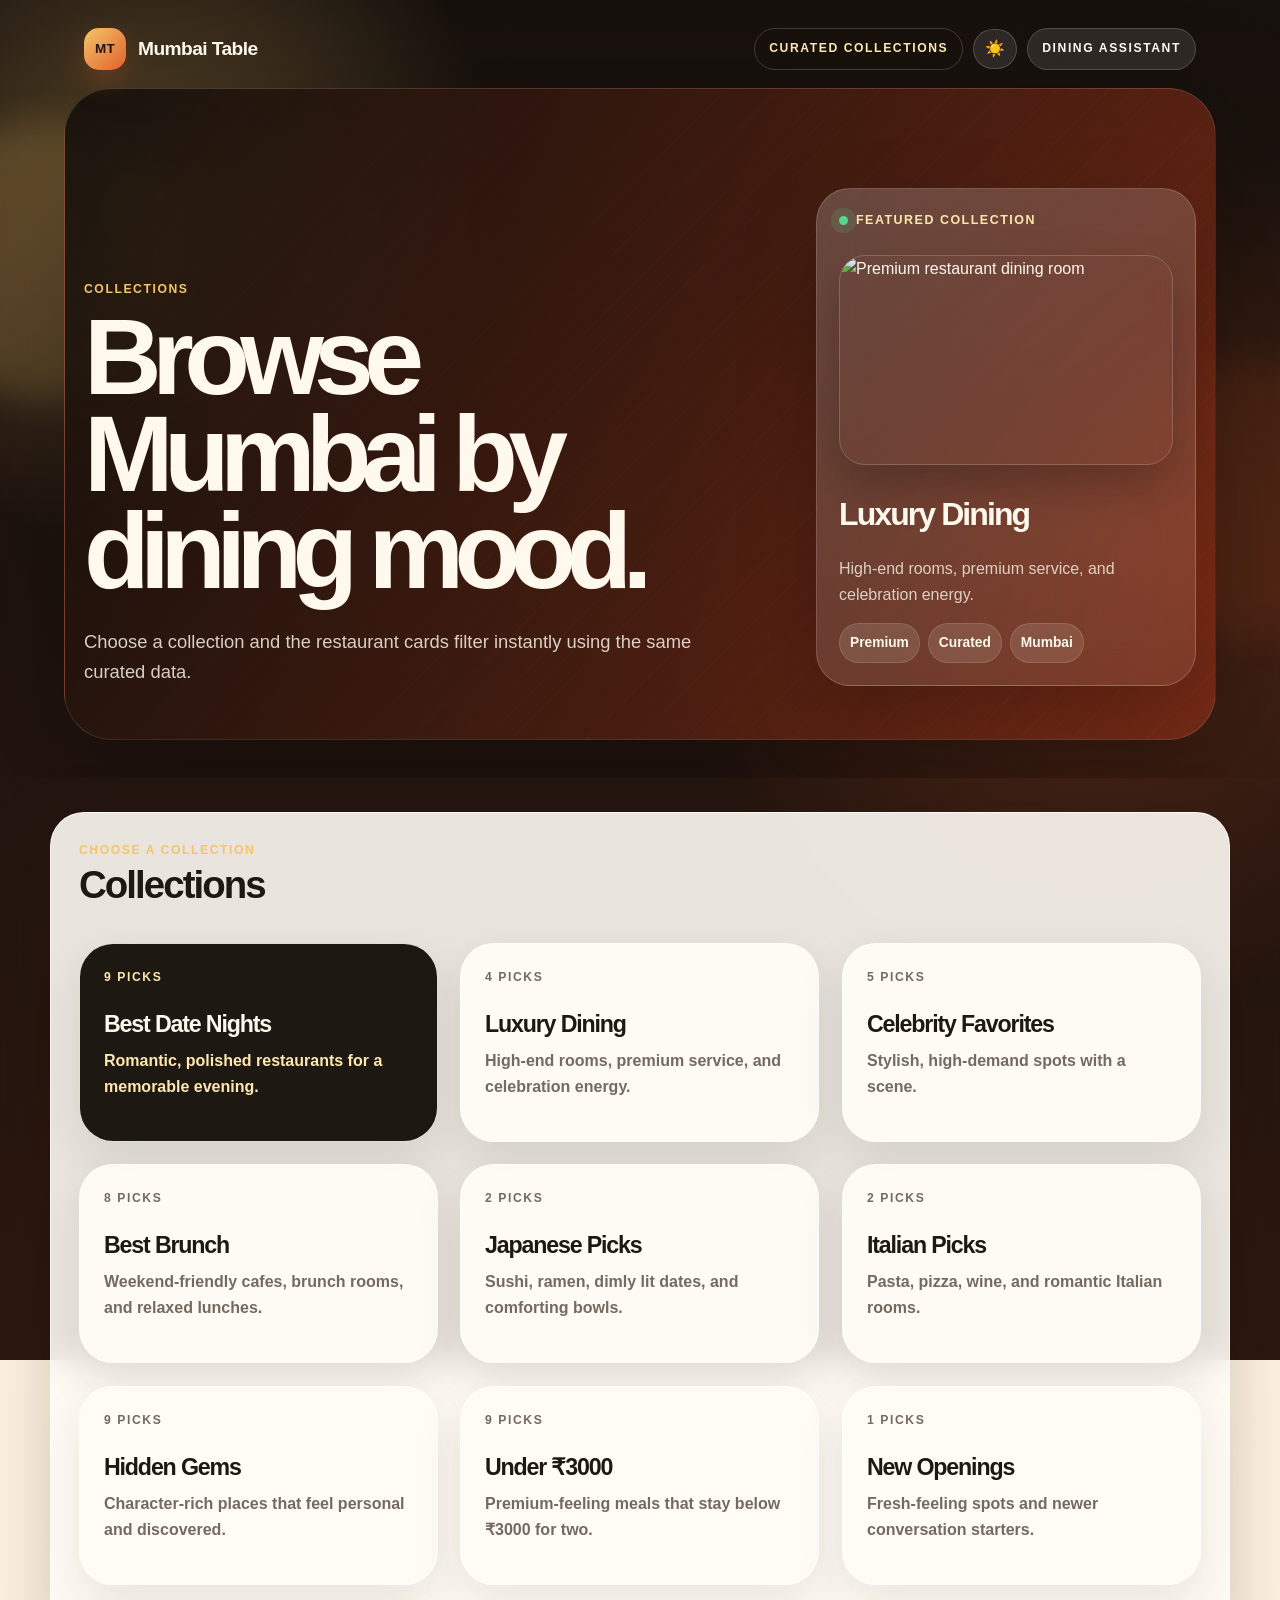
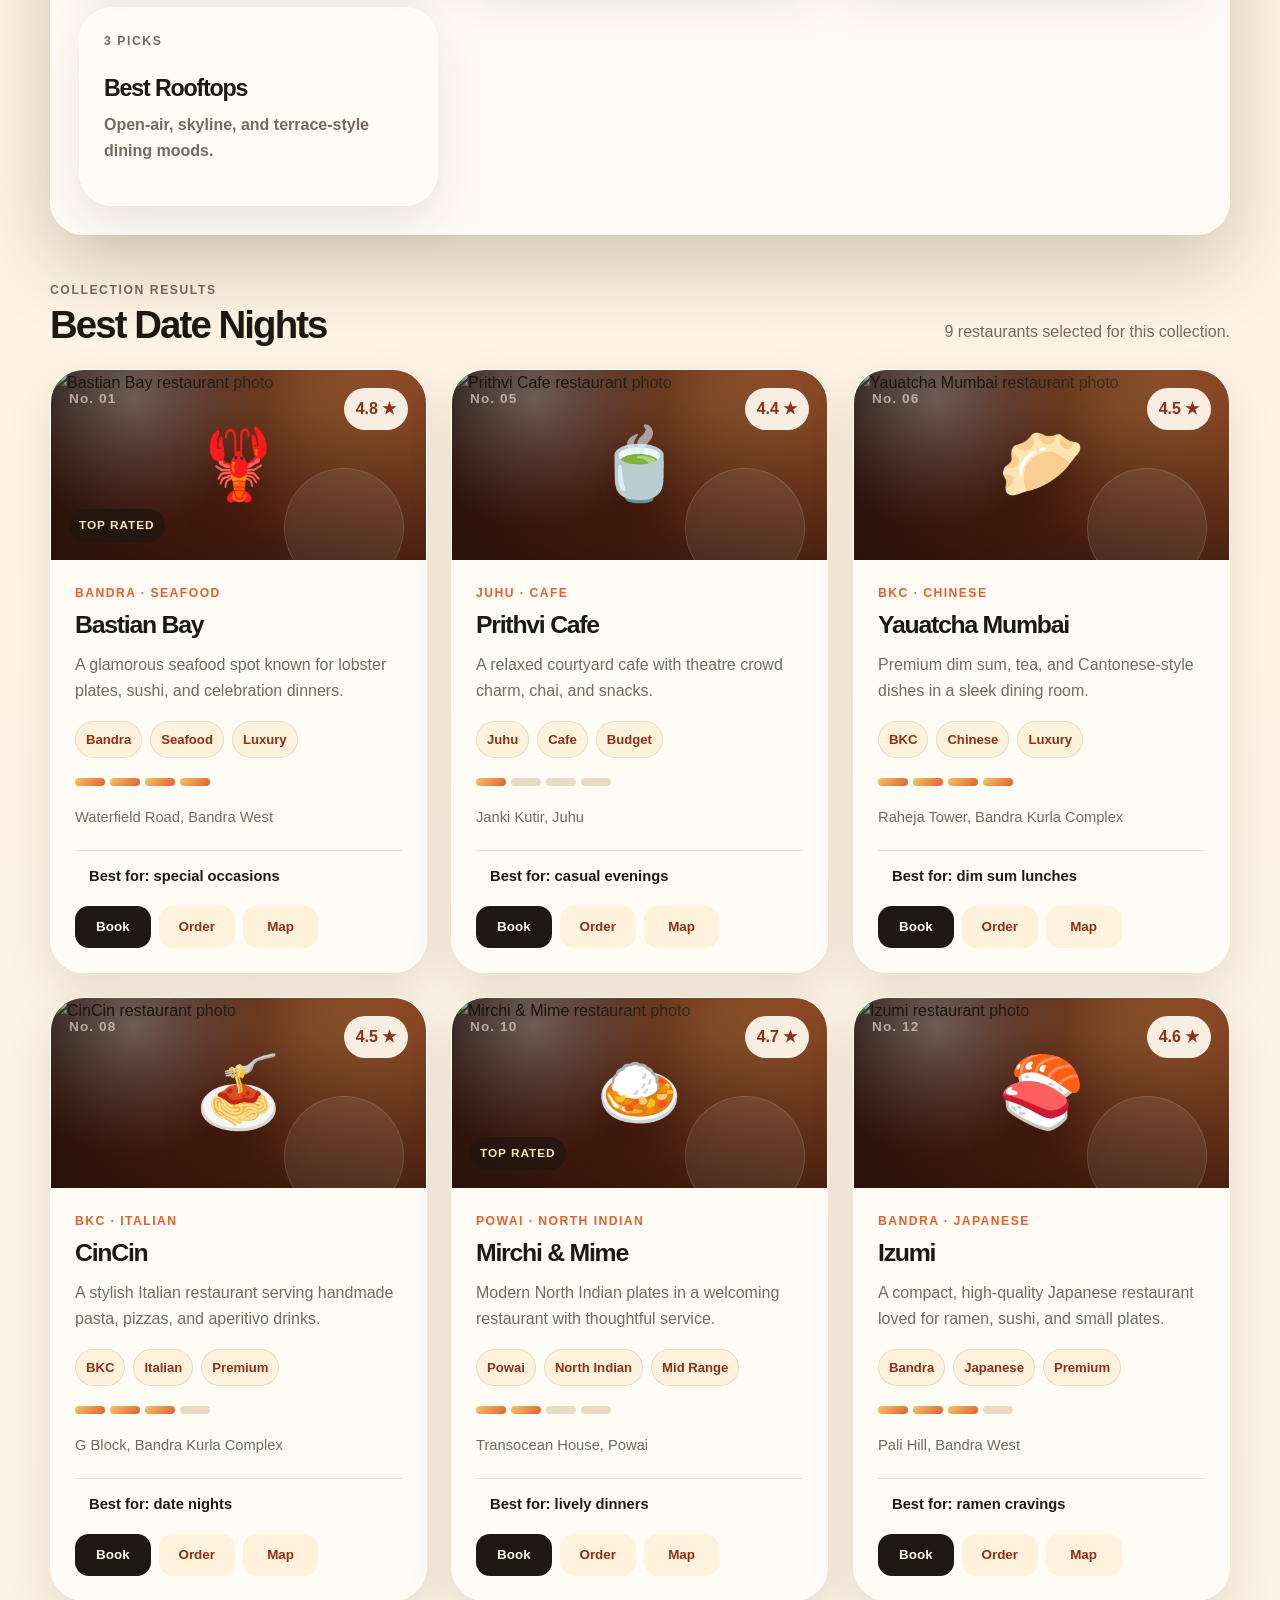
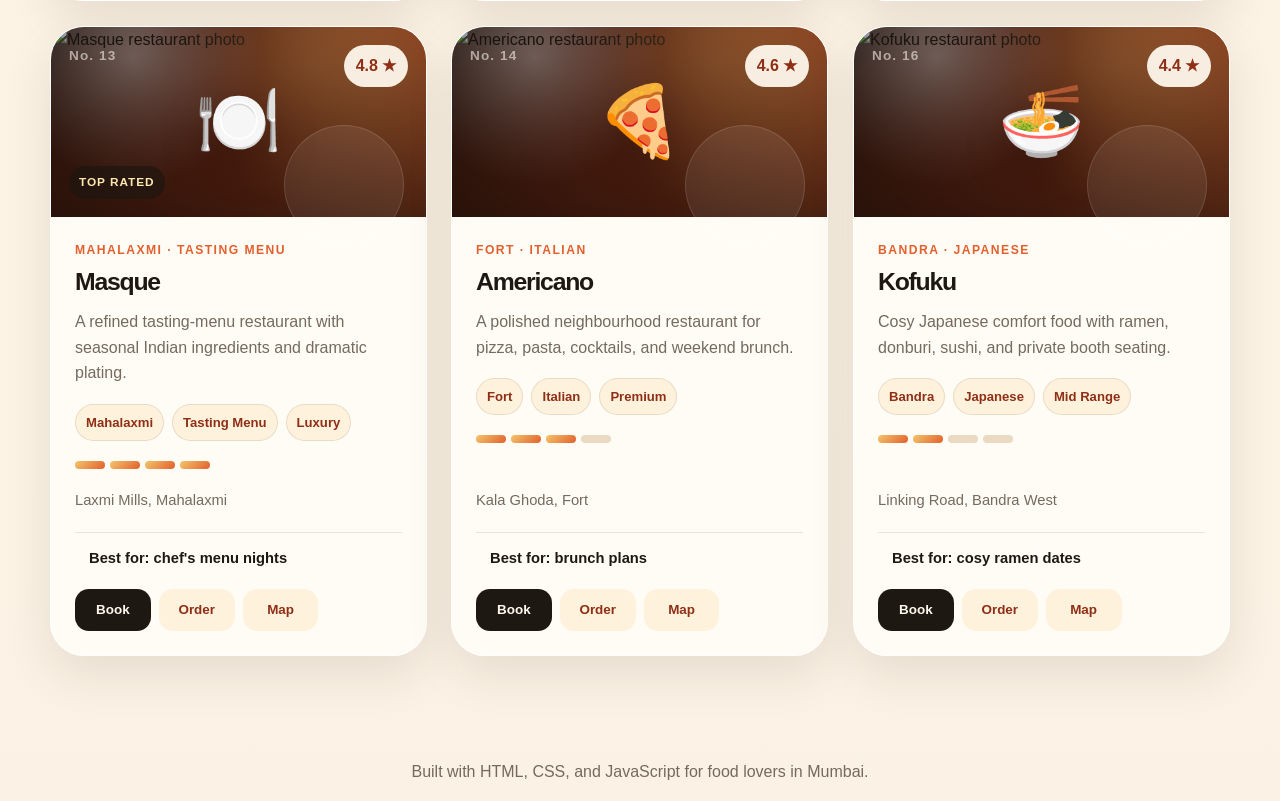
==== commit c974c3f2: "Fix restaurant data loading fallback Co-authored-by: obhanaarav7 <obhanaarav7@users.noreply.github.c" ====
--- a/collections.html
+++ b/collections.html
@@ -76,6 +76,7 @@
     <p>Built with HTML, CSS, and JavaScript for food lovers in Mumbai.</p>
   </footer>
 
+  <script src="restaurants-fallback.js"></script>
   <script src="data-store.js"></script>
   <script src="assistant-data.js"></script>
   <script src="collections.js"></script>
